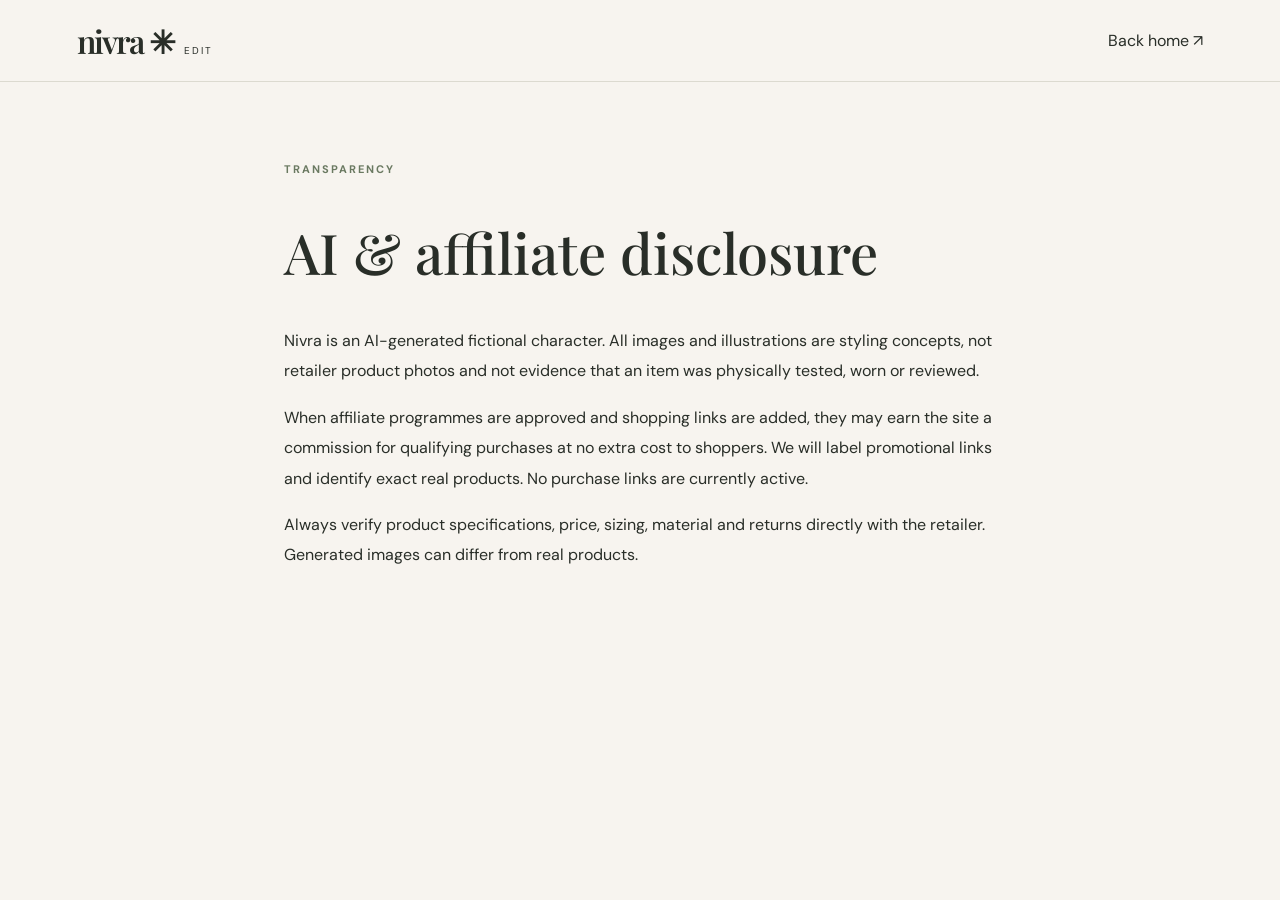
==== disclosure.html @ 4be3bfdb "Add Nivra Edit website: disclosure.html" ====
<!doctype html><html><head><meta name="viewport" content="width=device-width,initial-scale=1"><meta charset="utf-8"><title>Disclosure | Nivra Edit</title><link rel="stylesheet" href="/style.css"></head><body><header><a class="brand" href="/">nivra ✳ <small>EDIT</small></a><a href="/">Back home ↗</a></header><main style="max-width:760px;margin:80px auto;min-height:65vh;padding:0 24px"><p class="eyebrow">TRANSPARENCY</p><h1 style="font:500 56px 'Playfair Display'">AI & affiliate disclosure</h1><p style="line-height:1.9">Nivra is an AI-generated fictional character. All images and illustrations are styling concepts, not retailer product photos and not evidence that an item was physically tested, worn or reviewed.</p><p style="line-height:1.9">When affiliate programmes are approved and shopping links are added, they may earn the site a commission for qualifying purchases at no extra cost to shoppers. We will label promotional links and identify exact real products. No purchase links are currently active.</p><p style="line-height:1.9">Always verify product specifications, price, sizing, material and returns directly with the retailer. Generated images can differ from real products.</p></main></body></html>
---- style.css ----
@import url('https://fonts.googleapis.com/css2?family=DM+Sans:wght@400;500;600;700&family=Playfair+Display:wght@400;500;600&display=swap');:root{--bg:#f7f4ef;--ink:#292e28;--olive:#738267}*{box-sizing:border-box}html{scroll-behavior:smooth}body{margin:0;font-family:'DM Sans',sans-serif;color:var(--ink);background:var(--bg)}a{color:inherit;text-decoration:none}header{display:flex;align-items:center;justify-content:space-between;gap:20px;padding:19px 6%;border-bottom:1px solid #dcdad0;position:sticky;top:0;background:#f7f4efed;backdrop-filter:blur(10px);z-index:5}.notice{background:#596a51;text-align:center;padding:12px;color:#fff;letter-spacing:2px;font-size:10px}.brand{font:600 32px 'Playfair Display';letter-spacing:-2px}.brand span{color:#84936e;font:20px 'DM Sans';vertical-align:top}.brand small{font:10px 'DM Sans';letter-spacing:2px;padding-left:4px}nav{display:flex;gap:30px;font-size:12px}nav a:hover{color:#748f67}.navcta{font-size:12px;border:1px solid #b5c0ac;padding:13px}.hero,.about{display:grid;grid-template-columns:45% 55%;gap:45px;padding:90px 6% 105px;align-items:center;min-height:680px}.hero h1{font:500 clamp(58px,5.8vw,95px)/1.13 'Playfair Display';letter-spacing:-5px;margin:28px 0}.hero em,h2 em{color:var(--olive);font-weight:400}.hero p:not(.eyebrow){font-size:15px;line-height:1.9;max-width:440px;color:#737369}.eyebrow{font-size:11px;letter-spacing:2px;font-weight:700;color:#6a7961}.btn{display:inline-block;background:#354335;color:#fff;padding:18px 22px;margin-top:20px;font-size:12px}.btn:hover{background:#58704f}.fine{margin-top:45px;font-size:11px;color:#918f86}.art{height:510px;display:grid;grid-template-columns:repeat(3,1fr);gap:10px;position:relative;align-items:end}.figure{position:relative;height:91%;background:#e1d7c7;overflow:hidden}.second{height:100%;background:#d2daca}.third{height:84%;background:#d0cbc0}.head{position:absolute;left:30%;top:12%;height:21%;width:40%;border-radius:48% 48% 45% 45%;background:#b78e75;box-shadow:0 -14px 0 5px #352c2b}.body{position:absolute;top:32%;left:12%;width:76%;height:35%;background:#f6f0e7;clip-path:polygon(25% 0,75% 0,100% 100%,0 100%);border-radius:20px}.bottom{position:absolute;left:14%;top:66%;width:72%;height:42%;background:#b6a48d;clip-path:polygon(3% 0,97% 0,85% 100%,16% 100%)}.second .body,.second .bottom{background:#84947c}.third .body{background:#272a29}.third .bottom{background:#71849a}.artlabel{position:absolute;bottom:9px;left:-15px;background:var(--bg);padding:14px;font-size:10px;letter-spacing:2px}.ticker{background:#e7eadf;padding:25px;text-align:center;font-size:12px;letter-spacing:3px;color:#52624f}.looks{padding:95px 6%}.looks h2,.about h2,.end h2{font:500 clamp(44px,5vw,69px) 'Playfair Display';letter-spacing:-2px;margin:17px 0}.looks>p:not(.eyebrow){color:#77766d;font-size:14px;margin-bottom:35px}.cards{display:grid;grid-template-columns:repeat(3,1fr);gap:26px}.swatch{height:440px;position:relative;overflow:hidden;display:flex;align-items:center;justify-content:center;flex-direction:column}.sw1{background:#e3d7c7}.sw2{background:#d7dcd2}.sw3{background:#d9d8d4}.swatch span{position:absolute;top:18px;left:17px;background:#f7f4efcf;padding:9px;font-size:9px;letter-spacing:1.5px}.outfit.top{width:55%;height:40%;background:#f7f4ef;clip-path:polygon(25% 0,75% 0,100% 100%,0 100%);border-radius:12px}.outfit.pant{height:40%;width:47%;background:#b5a58e;clip-path:polygon(8% 0,92% 0,100% 100%,53% 100%,50% 10%,47% 100%,0 100%)}.sw2 .outfit{background:#7c9479}.sw3 .top{background:#2b302e}.sw3 .pant{background:#758fa6}article small{font-size:10px;letter-spacing:1px;color:#807d72;display:block;margin-top:20px}article h3{font:500 29px 'Playfair Display';margin:12px 0}article p{font-size:13px;color:#78776f;line-height:1.8}.disclosure{font-size:11px;color:#77766b;line-height:1.8;border-top:1px solid #d6d5ca;margin-top:45px;padding-top:18px}.about{min-height:420px;background:#e9eae2;grid-template-columns:55% 45%;padding-top:75px;padding-bottom:75px}.about h3{font:500 31px 'Playfair Display'}.about p:not(.eyebrow){font-size:14px;line-height:1.9;color:#76786d}.about a{font-size:12px;text-decoration:underline}.end{background:#435543;color:#fff;padding:90px 6%;text-align:center}.end em{color:#d5dabf}.end p{color:#cad0c3;font-size:13px}footer{display:flex;justify-content:space-between;align-items:center;gap:20px;padding:30px 6%;font-size:11px;color:#76756d}footer b{font:600 23px 'Playfair Display';color:#303a2b}@media(max-width:780px){nav{display:none}.navcta{font-size:10px}.hero,.about{display:block;min-height:unset;padding:50px 6%}.hero h1{font-size:62px;letter-spacing:-4px}.art{height:360px;margin-top:40px}.looks{padding:65px 6%}.cards{grid-template-columns:1fr}.swatch{height:460px}.about h2{font-size:47px}.about>div+div{margin-top:30px}footer{flex-wrap:wrap}}
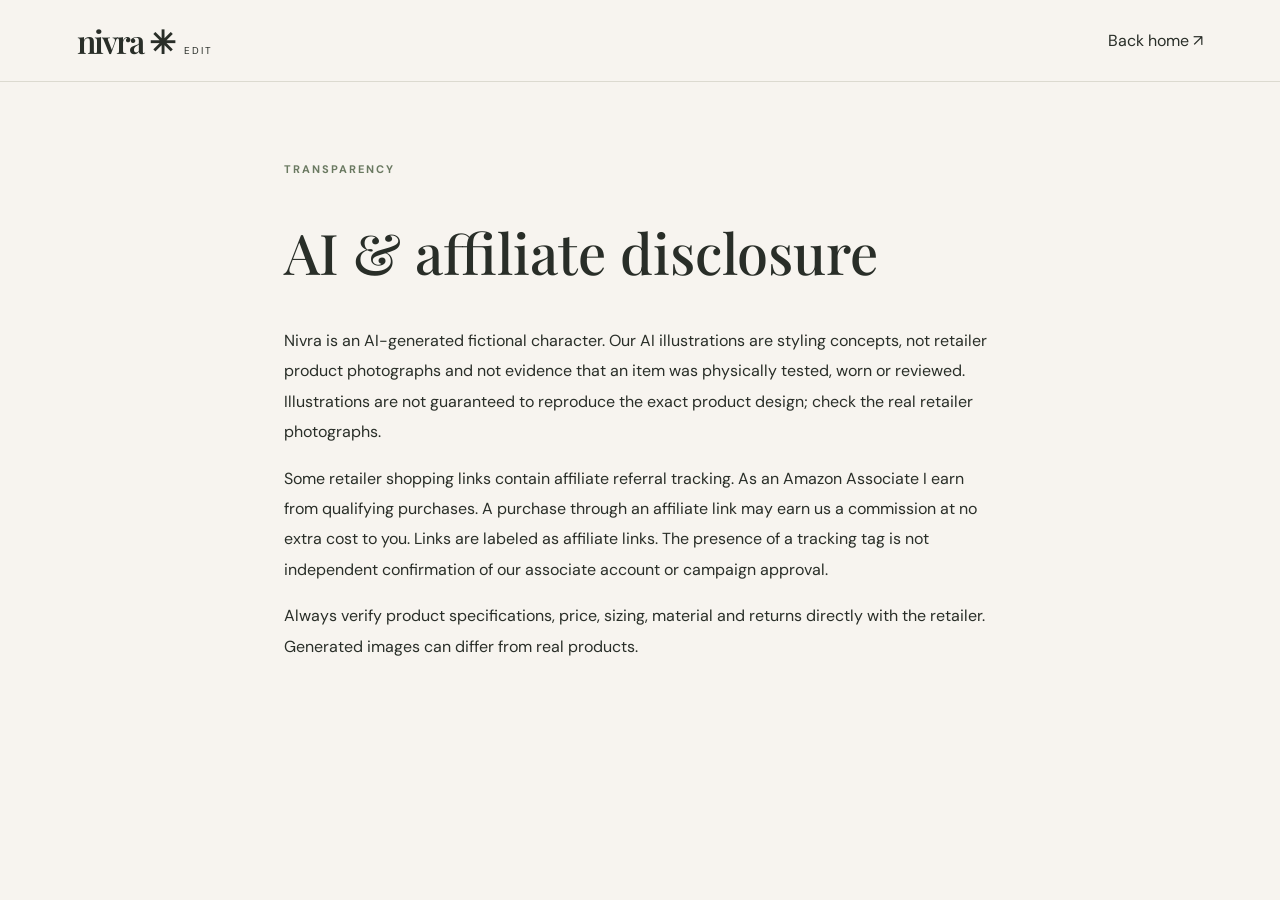
==== commit cde2167e: "Update affiliate and AI product disclosure for live shopping entry" ====
--- a/disclosure.html
+++ b/disclosure.html
@@ -1 +1 @@
-<!doctype html><html><head><meta name="viewport" content="width=device-width,initial-scale=1"><meta charset="utf-8"><title>Disclosure | Nivra Edit</title><link rel="stylesheet" href="/style.css"></head><body><header><a class="brand" href="/">nivra ✳ <small>EDIT</small></a><a href="/">Back home ↗</a></header><main style="max-width:760px;margin:80px auto;min-height:65vh;padding:0 24px"><p class="eyebrow">TRANSPARENCY</p><h1 style="font:500 56px 'Playfair Display'">AI & affiliate disclosure</h1><p style="line-height:1.9">Nivra is an AI-generated fictional character. All images and illustrations are styling concepts, not retailer product photos and not evidence that an item was physically tested, worn or reviewed.</p><p style="line-height:1.9">When affiliate programmes are approved and shopping links are added, they may earn the site a commission for qualifying purchases at no extra cost to shoppers. We will label promotional links and identify exact real products. No purchase links are currently active.</p><p style="line-height:1.9">Always verify product specifications, price, sizing, material and returns directly with the retailer. Generated images can differ from real products.</p></main></body></html>+<!doctype html><html><head><meta name="viewport" content="width=device-width,initial-scale=1"><meta charset="utf-8"><title>Disclosure | Nivra Edit</title><link rel="stylesheet" href="/style.css"></head><body><header><a class="brand" href="/">nivra ✳ <small>EDIT</small></a><a href="/">Back home ↗</a></header><main style="max-width:760px;margin:80px auto;min-height:65vh;padding:0 24px"><p class="eyebrow">TRANSPARENCY</p><h1 style="font:500 56px 'Playfair Display'">AI & affiliate disclosure</h1><p style="line-height:1.9">Nivra is an AI-generated fictional character. Our AI illustrations are styling concepts, not retailer product photographs and not evidence that an item was physically tested, worn or reviewed. Illustrations are not guaranteed to reproduce the exact product design; check the real retailer photographs.</p><p style="line-height:1.9">Some retailer shopping links contain affiliate referral tracking. As an Amazon Associate I earn from qualifying purchases. A purchase through an affiliate link may earn us a commission at no extra cost to you. Links are labeled as affiliate links. The presence of a tracking tag is not independent confirmation of our associate account or campaign approval.</p><p style="line-height:1.9">Always verify product specifications, price, sizing, material and returns directly with the retailer. Generated images can differ from real products.</p></main></body></html>
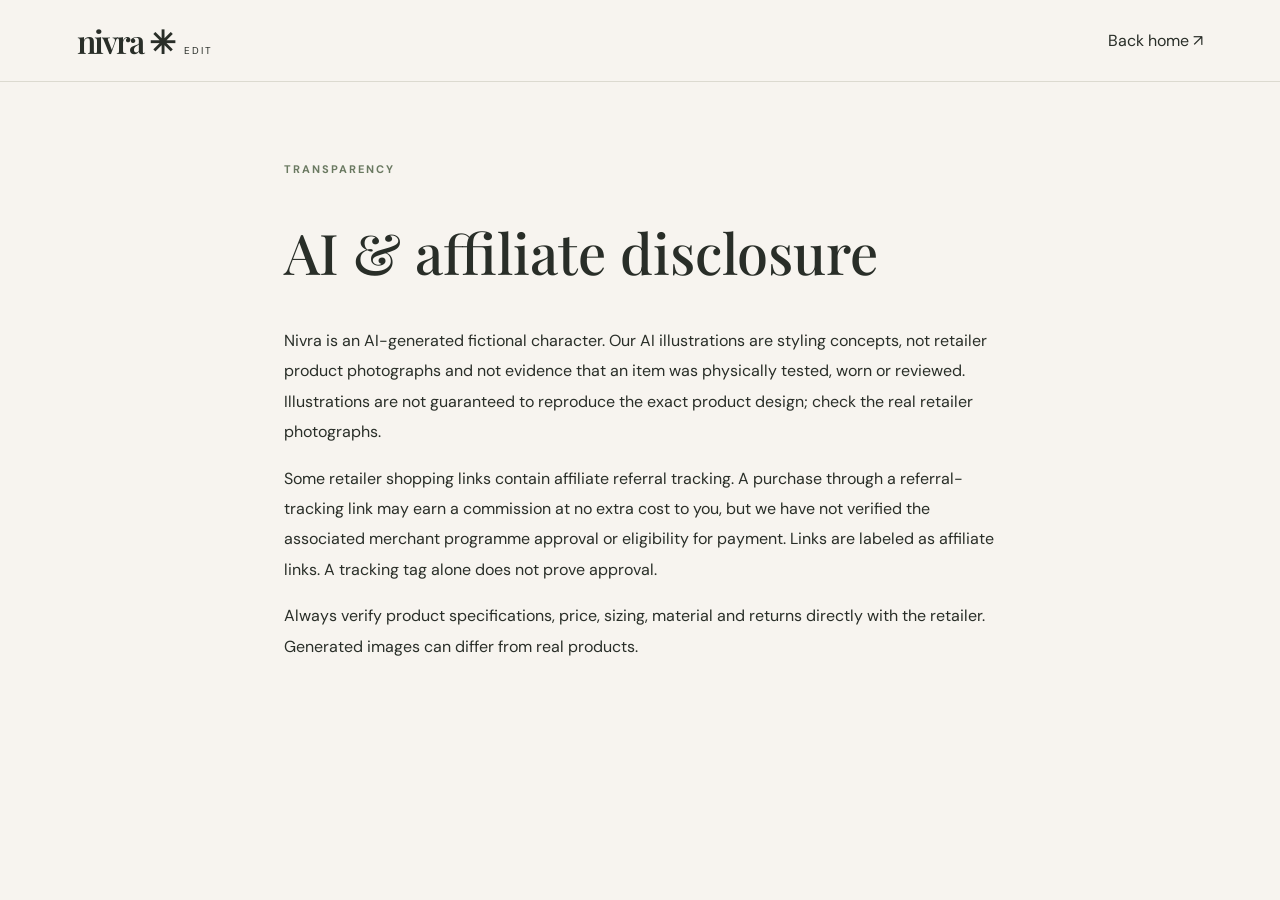
==== commit bd69ef97: "Clarify affiliate eligibility remains unverified" ====
--- a/disclosure.html
+++ b/disclosure.html
@@ -1 +1 @@
-<!doctype html><html><head><meta name="viewport" content="width=device-width,initial-scale=1"><meta charset="utf-8"><title>Disclosure | Nivra Edit</title><link rel="stylesheet" href="/style.css"></head><body><header><a class="brand" href="/">nivra ✳ <small>EDIT</small></a><a href="/">Back home ↗</a></header><main style="max-width:760px;margin:80px auto;min-height:65vh;padding:0 24px"><p class="eyebrow">TRANSPARENCY</p><h1 style="font:500 56px 'Playfair Display'">AI & affiliate disclosure</h1><p style="line-height:1.9">Nivra is an AI-generated fictional character. Our AI illustrations are styling concepts, not retailer product photographs and not evidence that an item was physically tested, worn or reviewed. Illustrations are not guaranteed to reproduce the exact product design; check the real retailer photographs.</p><p style="line-height:1.9">Some retailer shopping links contain affiliate referral tracking. As an Amazon Associate I earn from qualifying purchases. A purchase through an affiliate link may earn us a commission at no extra cost to you. Links are labeled as affiliate links. The presence of a tracking tag is not independent confirmation of our associate account or campaign approval.</p><p style="line-height:1.9">Always verify product specifications, price, sizing, material and returns directly with the retailer. Generated images can differ from real products.</p></main></body></html>+<!doctype html><html><head><meta name="viewport" content="width=device-width,initial-scale=1"><meta charset="utf-8"><title>Disclosure | Nivra Edit</title><link rel="stylesheet" href="/style.css"></head><body><header><a class="brand" href="/">nivra ✳ <small>EDIT</small></a><a href="/">Back home ↗</a></header><main style="max-width:760px;margin:80px auto;min-height:65vh;padding:0 24px"><p class="eyebrow">TRANSPARENCY</p><h1 style="font:500 56px 'Playfair Display'">AI & affiliate disclosure</h1><p style="line-height:1.9">Nivra is an AI-generated fictional character. Our AI illustrations are styling concepts, not retailer product photographs and not evidence that an item was physically tested, worn or reviewed. Illustrations are not guaranteed to reproduce the exact product design; check the real retailer photographs.</p><p style="line-height:1.9">Some retailer shopping links contain affiliate referral tracking. A purchase through a referral-tracking link may earn a commission at no extra cost to you, but we have not verified the associated merchant programme approval or eligibility for payment. Links are labeled as affiliate links. A tracking tag alone does not prove approval.</p><p style="line-height:1.9">Always verify product specifications, price, sizing, material and returns directly with the retailer. Generated images can differ from real products.</p></main></body></html>
